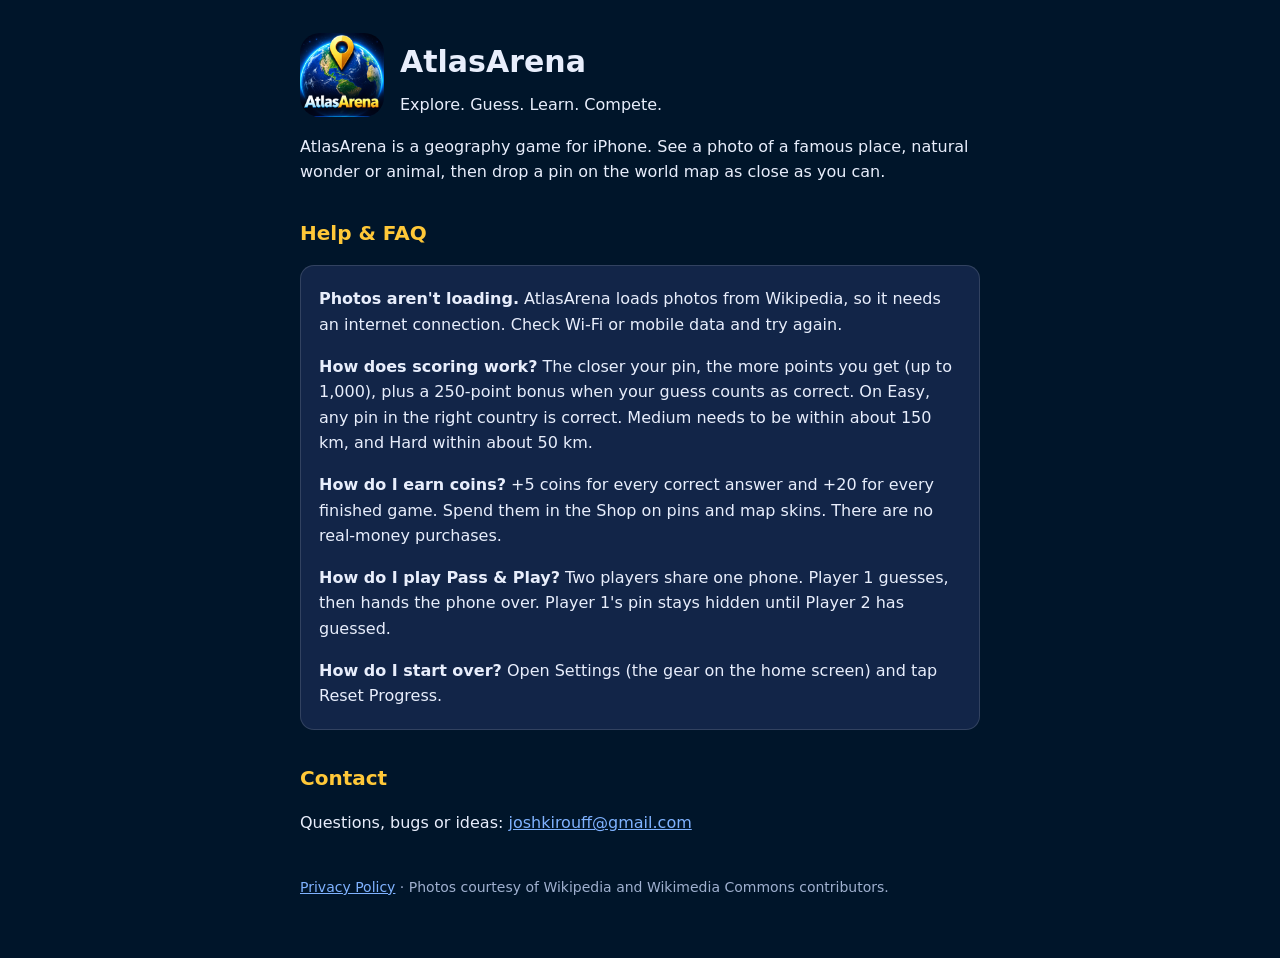
==== index.html @ d89ad0d8 "AtlasArena support and privacy pages Co-Authored-By: Claude Opus 5.5 <noreply@anthropic.com>" ====
<!doctype html>
<html lang="en"><head><meta charset="utf-8"><meta name="viewport" content="width=device-width,initial-scale=1">
<title>AtlasArena Support</title><link rel="stylesheet" href="style.css"></head>
<body>
<div class="hero"><img src="icon.png" alt="AtlasArena icon"><div><h1>AtlasArena</h1><div>Explore. Guess. Learn. Compete.</div></div></div>
<p>AtlasArena is a geography game for iPhone. See a photo of a famous place, natural wonder or animal, then drop a pin on the world map as close as you can.</p>
<h2>Help &amp; FAQ</h2>
<div class="card">
<p><strong>Photos aren't loading.</strong> AtlasArena loads photos from Wikipedia, so it needs an internet connection. Check Wi-Fi or mobile data and try again.</p>
<p><strong>How does scoring work?</strong> The closer your pin, the more points you get (up to 1,000), plus a 250-point bonus when your guess counts as correct. On Easy, any pin in the right country is correct. Medium needs to be within about 150 km, and Hard within about 50 km.</p>
<p><strong>How do I earn coins?</strong> +5 coins for every correct answer and +20 for every finished game. Spend them in the Shop on pins and map skins. There are no real-money purchases.</p>
<p><strong>How do I play Pass &amp; Play?</strong> Two players share one phone. Player 1 guesses, then hands the phone over. Player 1's pin stays hidden until Player 2 has guessed.</p>
<p><strong>How do I start over?</strong> Open Settings (the gear on the home screen) and tap Reset Progress.</p>
</div>
<h2>Contact</h2>
<p>Questions, bugs or ideas: <a href="mailto:joshkirouff@gmail.com?subject=AtlasArena">joshkirouff@gmail.com</a></p>
<footer><a href="privacy.html">Privacy Policy</a> · Photos courtesy of Wikipedia and Wikimedia Commons contributors.</footer>
</body></html>
---- style.css ----
body{font-family:-apple-system,system-ui,sans-serif;max-width:680px;margin:0 auto;padding:32px 16px 60px;line-height:1.6;color:#e8eefc;background:#00152a}
a{color:#7fb2ff}h1{font-size:30px;margin:.2em 0}h2{font-size:20px;margin-top:1.6em;color:#ffc838}
.hero{display:flex;gap:16px;align-items:center}.hero img{width:84px;height:84px;border-radius:20px}
.card{background:#122548;border:1px solid #ffffff22;border-radius:14px;padding:4px 18px;margin:14px 0}
footer{margin-top:40px;font-size:14px;color:#9fb0cf}
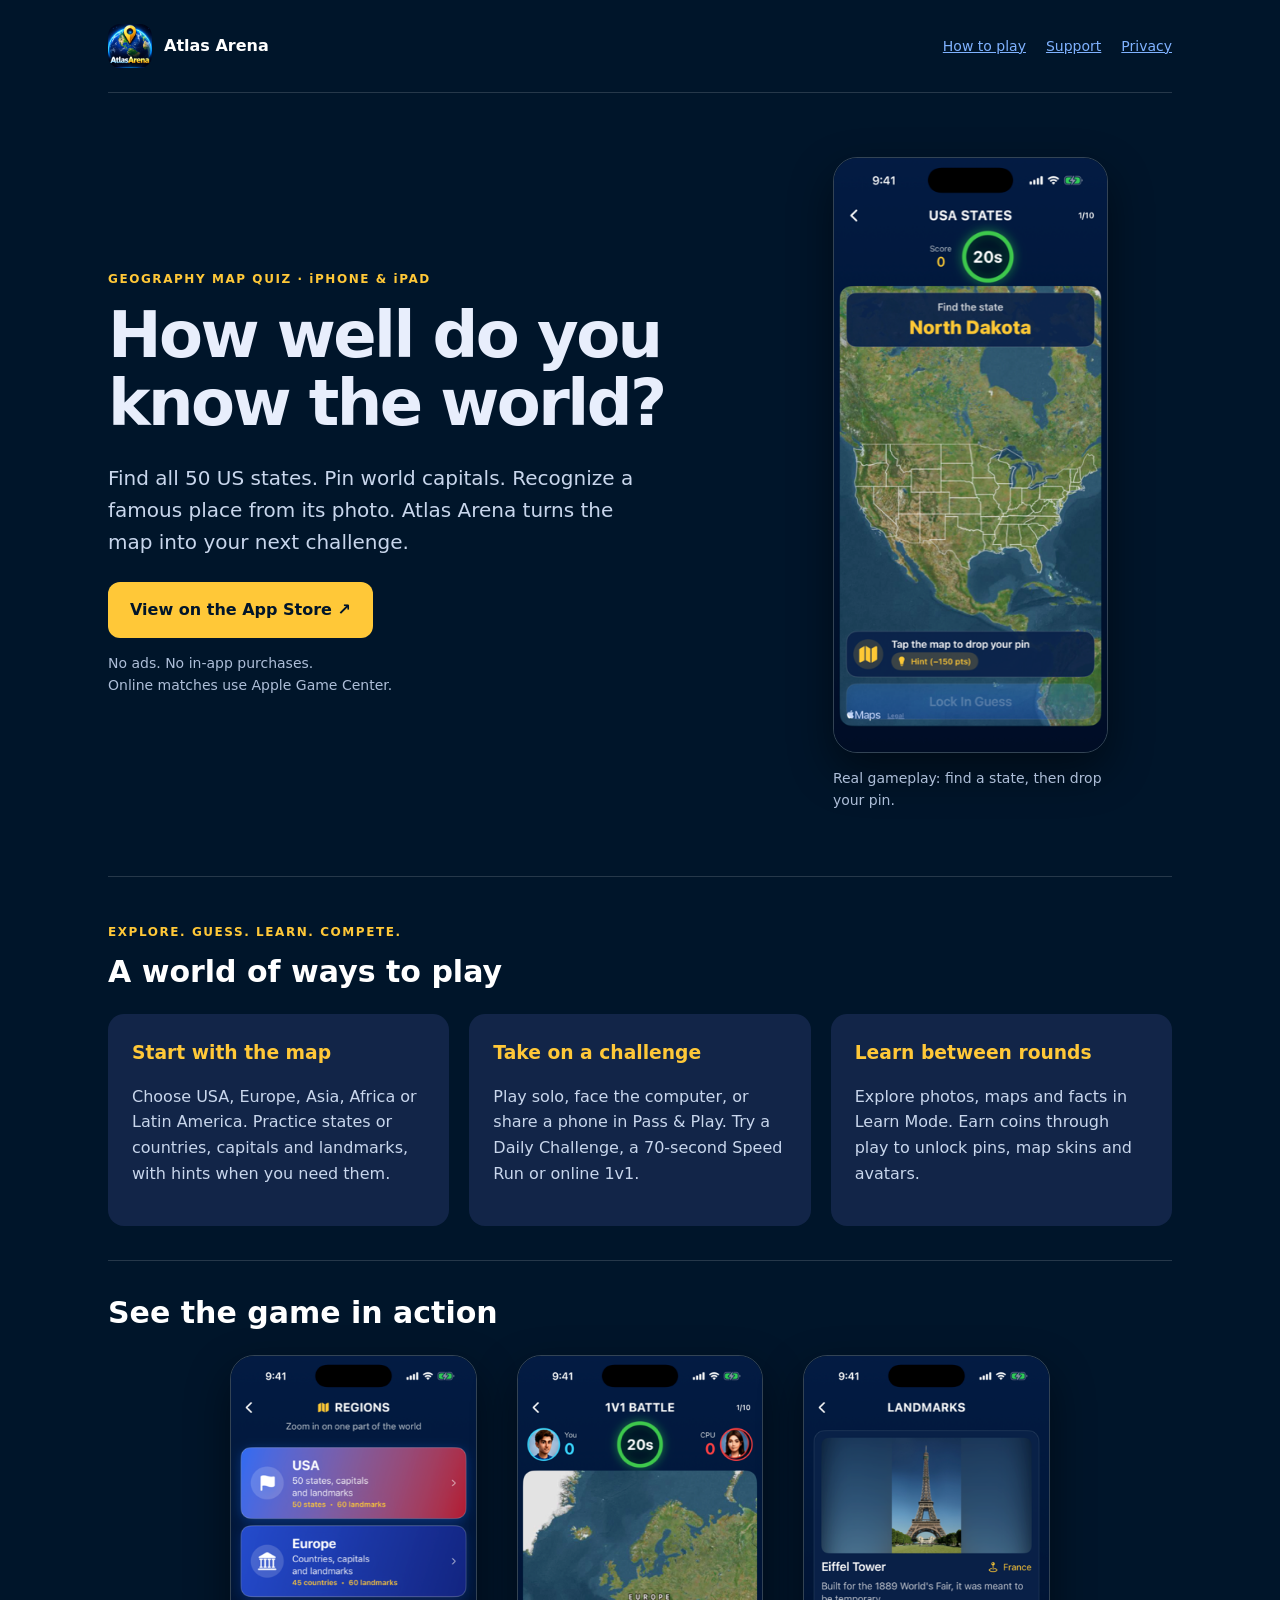
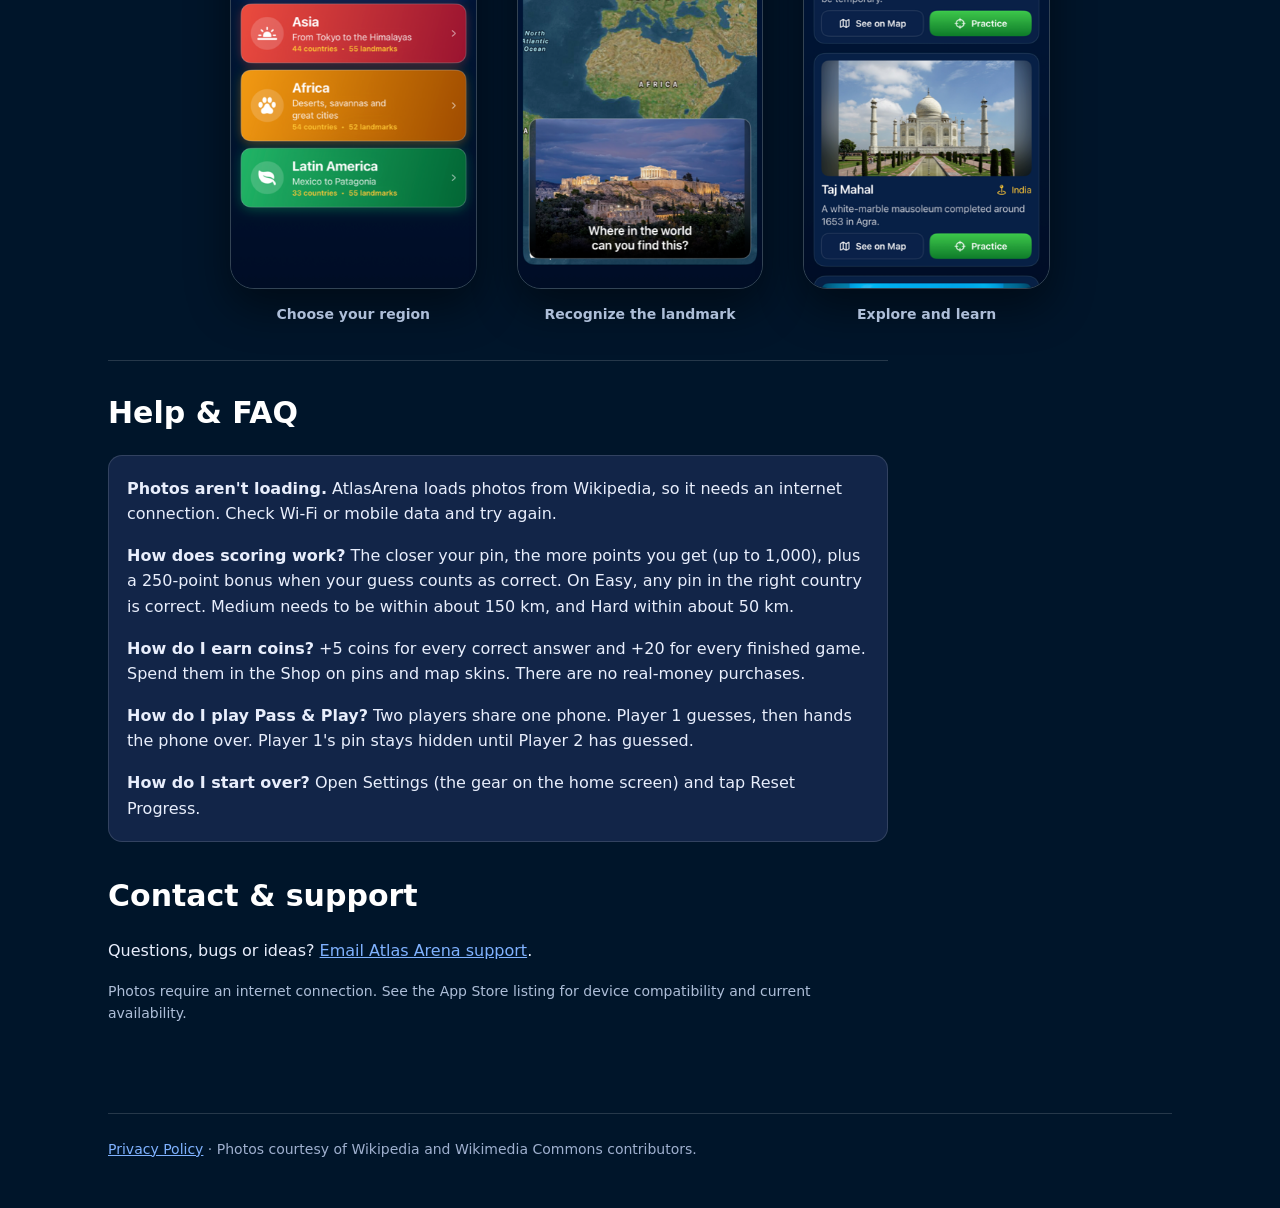
==== commit 26954350: "Add Atlas Arena gameplay landing page and App Store link" ====
--- a/index.html
+++ b/index.html
@@ -1,10 +1,18 @@
 <!doctype html>
 <html lang="en"><head><meta charset="utf-8"><meta name="viewport" content="width=device-width,initial-scale=1">
-<title>AtlasArena Support</title><link rel="stylesheet" href="style.css"></head>
-<body>
-<div class="hero"><img src="icon.png" alt="AtlasArena icon"><div><h1>AtlasArena</h1><div>Explore. Guess. Learn. Compete.</div></div></div>
-<p>AtlasArena is a geography game for iPhone. See a photo of a famous place, natural wonder or animal, then drop a pin on the world map as close as you can.</p>
-<h2>Help &amp; FAQ</h2>
+<title>Atlas Arena — Geography Map Quiz for iPhone &amp; iPad</title>
+<meta name="description" content="Learn US states, capitals and world geography with Atlas Arena. Drop pins, explore landmark photos and challenge friends in a geography quiz for iPhone and iPad.">
+<link rel="canonical" href="https://jkingo80.github.io/atlasarena/">
+<meta property="og:title" content="Atlas Arena — Put your geography to the test">
+<meta property="og:description" content="US states, world capitals and landmark photo quizzes. Explore, guess, learn and compete on iPhone and iPad.">
+<meta property="og:type" content="website"><meta property="og:url" content="https://jkingo80.github.io/atlasarena/">
+<meta property="og:image" content="https://jkingo80.github.io/atlasarena/icon.png">
+<meta name="apple-itunes-app" content="app-id=6821438674"><link rel="icon" href="icon.png"><link rel="stylesheet" href="style.css"><link rel="stylesheet" href="landing.css">
+</head><body class="landing"><a class="skip" href="#main">Skip to content</a>
+<header><a class="brand" href="#"><img src="icon.png" width="44" height="44" alt="">Atlas Arena</a><nav aria-label="Main"><a href="#play">How to play</a><a href="#support">Support</a><a href="privacy.html">Privacy</a></nav></header>
+<main id="main"><section class="intro"><div><p class="eyebrow">GEOGRAPHY MAP QUIZ · iPHONE &amp; iPAD</p><h1>How well do you<br>know the world?</h1><p class="lead">Find all 50 US states. Pin world capitals. Recognize a famous place from its photo. Atlas Arena turns the map into your next challenge.</p><a class="button" href="https://apps.apple.com/us/app/geography-map-quiz-atlas-arena/id6821438674">View on the App Store ↗</a><p class="small">No ads. No in-app purchases.<br>Online matches use Apple Game Center.</p></div><figure class="hero-shot"><img src="images/usa.png" width="1206" height="2622" alt="Atlas Arena USA States round asking the player to locate North Dakota on a satellite map"><figcaption>Real gameplay: find a state, then drop your pin.</figcaption></figure></section>
+<section id="play"><p class="eyebrow">EXPLORE. GUESS. LEARN. COMPETE.</p><h2>A world of ways to play</h2><div class="features"><article><h3>Start with the map</h3><p>Choose USA, Europe, Asia, Africa or Latin America. Practice states or countries, capitals and landmarks, with hints when you need them.</p></article><article><h3>Take on a challenge</h3><p>Play solo, face the computer, or share a phone in Pass &amp; Play. Try a Daily Challenge, a 70-second Speed Run or online 1v1.</p></article><article><h3>Learn between rounds</h3><p>Explore photos, maps and facts in Learn Mode. Earn coins through play to unlock pins, map skins and avatars.</p></article></div></section>
+<section aria-labelledby="screens"><h2 id="screens">See the game in action</h2><div class="gallery"><figure><img src="images/regions.png" width="1206" height="2622" loading="lazy" alt="Atlas Arena region selection screen"><figcaption>Choose your region</figcaption></figure><figure><img src="images/where.png" width="1206" height="2622" loading="lazy" alt="Atlas Arena photo clue and map guessing screen"><figcaption>Recognize the landmark</figcaption></figure><figure><img src="images/learn.png" width="1206" height="2622" loading="lazy" alt="Atlas Arena Learn Mode with place information"><figcaption>Explore and learn</figcaption></figure></div></section><section id="support"><h2>Help &amp; FAQ</h2>
 <div class="card">
 <p><strong>Photos aren't loading.</strong> AtlasArena loads photos from Wikipedia, so it needs an internet connection. Check Wi-Fi or mobile data and try again.</p>
 <p><strong>How does scoring work?</strong> The closer your pin, the more points you get (up to 1,000), plus a 250-point bonus when your guess counts as correct. On Easy, any pin in the right country is correct. Medium needs to be within about 150 km, and Hard within about 50 km.</p>
@@ -12,7 +20,4 @@
 <p><strong>How do I play Pass &amp; Play?</strong> Two players share one phone. Player 1 guesses, then hands the phone over. Player 1's pin stays hidden until Player 2 has guessed.</p>
 <p><strong>How do I start over?</strong> Open Settings (the gear on the home screen) and tap Reset Progress.</p>
 </div>
-<h2>Contact</h2>
-<p>Questions, bugs or ideas: <a href="mailto:joshkirouff@gmail.com?subject=AtlasArena">joshkirouff@gmail.com</a></p>
-<footer><a href="privacy.html">Privacy Policy</a> · Photos courtesy of Wikipedia and Wikimedia Commons contributors.</footer>
-</body></html>
+<h2>Contact &amp; support</h2><p>Questions, bugs or ideas? <a href="mailto:joshkirouff@gmail.com?subject=AtlasArena">Email Atlas Arena support</a>.</p><p class="small">Photos require an internet connection. See the App Store listing for device compatibility and current availability.</p></section></main><footer><a href="privacy.html">Privacy Policy</a> · Photos courtesy of Wikipedia and Wikimedia Commons contributors.</footer></body></html>
--- a/landing.css
+++ b/landing.css
@@ -0,0 +1 @@
+*{box-sizing:border-box}html{scroll-behavior:smooth;scroll-padding-top:24px}.landing{max-width:1120px;padding:24px 28px 48px}.landing header,.brand,nav{display:flex;align-items:center;gap:24px}.landing header{justify-content:space-between;flex-wrap:wrap;padding-bottom:24px;border-bottom:1px solid #ffffff26}.brand{gap:12px;font-weight:800;text-decoration:none;color:#fff}.brand img{border-radius:12px}nav{gap:20px;font-size:14px}.skip{position:absolute;left:-9999px}.skip:focus{left:16px;top:8px;background:#00152a;padding:12px;z-index:3}a:focus-visible{outline:3px solid #ffc838;outline-offset:5px}.intro{display:grid;grid-template-columns:1.5fr 1fr;align-items:center;gap:56px;padding:64px 0}.eyebrow{font-size:12px;letter-spacing:.13em;color:#ffc838;font-weight:750}.landing h1{font-size:clamp(36px,5.8vw,64px);line-height:1.06;letter-spacing:-.04em}.lead{font-size:20px;color:#c8d6ec;max-width:550px;margin:24px 0}.button{display:inline-block;padding:15px 22px;border-radius:12px;background:#ffc838;color:#00152a;text-decoration:none;font-weight:800}.button:hover{background:#ffe291}.small,figcaption{font-size:14px;color:#adbed8}.hero-shot{max-width:275px;justify-self:center;margin:0}.hero-shot img,.gallery img{display:block;width:100%;height:auto;border:1px solid #ffffff33;border-radius:24px;box-shadow:0 18px 44px #0007}figcaption{margin-top:14px}.landing section:not(.intro){padding:34px 0;border-top:1px solid #ffffff26}.landing h2{font-size:30px;line-height:1.2;margin:0 0 24px;color:#fff}.features{display:grid;grid-template-columns:repeat(3,1fr);gap:20px}.features article{background:#122548;padding:24px;border-radius:16px}.features h3{color:#ffc838;margin:0}.features p{color:#c8d6ec}.gallery{display:grid;grid-template-columns:repeat(3,1fr);gap:40px;max-width:820px;margin:auto}.gallery figure{margin:0}.gallery figcaption{font-weight:700;text-align:center}#support{max-width:780px}#support h2:not(:first-child){margin-top:36px}.landing footer{border-top:1px solid #ffffff26;padding-top:24px}@media(max-width:650px){.landing{padding:20px}.intro{grid-template-columns:1fr;gap:28px;padding:40px 0}.hero-shot{max-width:220px}.lead{font-size:18px}.features{grid-template-columns:1fr}.gallery{gap:14px;grid-template-columns:1fr;max-width:240px}.gallery figure{margin-bottom:24px}.landing h2{font-size:26px}.landing header{gap:16px}nav{gap:18px}.gallery img{border-radius:20px}}@media(prefers-reduced-motion:reduce){html{scroll-behavior:auto}}
